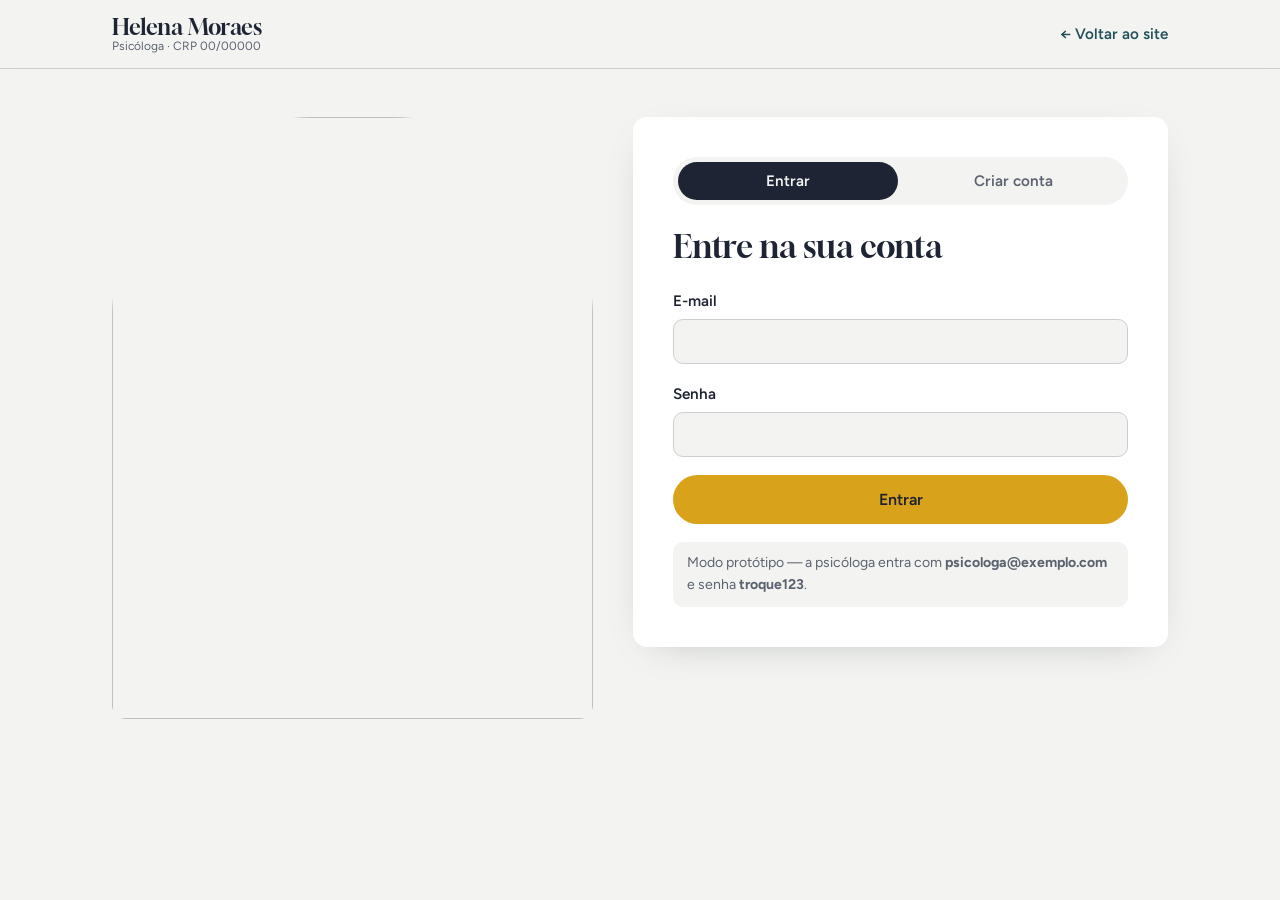
==== entrar.html @ 8570d0d0 "v1.0" ====
<!doctype html>
<html lang="pt-BR">
<head>
  <meta charset="utf-8">
  <meta name="viewport" content="width=device-width, initial-scale=1">
  <title>Entrar · Helena Moraes</title>
  <link rel="preconnect" href="https://fonts.googleapis.com">
  <link rel="preconnect" href="https://fonts.gstatic.com" crossorigin>
  <link href="https://fonts.googleapis.com/css2?family=Gloock&family=Figtree:wght@400;500;600;700&display=swap" rel="stylesheet">
  <link rel="stylesheet" href="assets/styles.css">
</head>
<body class="pagina-interna">

  <header class="topo">
    <div class="wrap topo__in">
      <a href="index.html" class="marca">
        <span class="marca__nome">Helena Moraes</span>
        <span class="marca__crp">Psicóloga · CRP 00/00000</span>
      </a>
      <a href="index.html" class="voltar-site">← Voltar ao site</a>
    </div>
  </header>

  <main class="wrap auth">
    <div class="auth__lado">
      <img src="https://images.unsplash.com/photo-1586023492125-27b2c045efd7?w=700&q=70" alt="" aria-hidden="true">
    </div>

    <div class="auth__caixa">
      <div class="abas" role="tablist">
        <button role="tab" id="aba-entrar" aria-selected="true" aria-controls="form-entrar">Entrar</button>
        <button role="tab" id="aba-cadastro" aria-selected="false" aria-controls="form-cadastro">Criar conta</button>
      </div>

      <p class="auth__contexto" id="auth-contexto" hidden>Entre ou crie sua conta para concluir o agendamento. O horário que você escolheu fica guardado.</p>

      <!-- ENTRAR -->
      <form id="form-entrar" class="campos campos--uma" novalidate>
        <h1>Entre na sua conta</h1>
        <label>E-mail
          <input name="email" type="email" autocomplete="email" required>
        </label>
        <label>Senha
          <input name="senha" type="password" autocomplete="current-password" required>
        </label>
        <p class="erro" role="alert" hidden></p>
        <button class="btn btn--ocre" type="submit">Entrar</button>
        <p class="auth__dica" id="dica-prototipo" hidden>
          Modo protótipo — a psicóloga entra com <strong>psicologa@exemplo.com</strong> e senha <strong>troque123</strong>.
        </p>
      </form>

      <!-- CRIAR CONTA -->
      <form id="form-cadastro" class="campos campos--uma" novalidate hidden>
        <h1>Crie sua conta</h1>
        <label>Nome completo
          <input name="nome" autocomplete="name" required>
        </label>
        <label>E-mail
          <input name="email" type="email" autocomplete="email" required>
        </label>
        <label>WhatsApp
          <input name="telefone" type="tel" inputmode="numeric" autocomplete="tel" placeholder="(00) 00000-0000" maxlength="15" required>
        </label>
        <label>Senha <small>(mínimo 6 caracteres)</small>
          <input name="senha" type="password" autocomplete="new-password" minlength="6" required>
        </label>
        <label>Confirme a senha
          <input name="senha2" type="password" autocomplete="new-password" required>
        </label>
        <label class="aceite">
          <input type="checkbox" name="aceite" required>
          Concordo que meus dados sejam usados apenas para os agendamentos, conforme a LGPD.
        </label>
        <p class="erro" role="alert" hidden></p>
        <button class="btn btn--ocre" type="submit">Criar conta</button>
      </form>
    </div>
  </main>

  <script src="assets/db.js"></script>
  <script src="assets/comum.js"></script>
  <script src="assets/entrar.js"></script>
</body>
</html>
---- assets/styles.css ----
/* ===== Tokens ===== */
:root {
  --papel: #F3F4F1;      /* fundo frio, claro */
  --nevoa: #E4E8E6;      /* seções alternadas */
  --tinta: #1E2433;      /* texto e seção escura */
  --petroleo: #24505A;   /* apoio */
  --ocre: #D9A21B;       /* destaque (a poltrona) */
  --ocre-esc: #B9860C;
  --cinza: #5C6370;
  --linha: #C9CFCC;
  --branco: #FFFFFF;

  --f-display: "Gloock", Georgia, serif;
  --f-texto: "Figtree", system-ui, sans-serif;

  --raio: 14px;
  --wrap: 1120px;
}

*, *::before, *::after { box-sizing: border-box; }
[hidden] { display: none !important; }
html { scroll-behavior: smooth; scroll-padding-top: 80px; }
body {
  margin: 0;
  background: var(--papel);
  color: var(--tinta);
  font-family: var(--f-texto);
  font-size: 17px;
  line-height: 1.6;
}
img { max-width: 100%; display: block; }
a { color: inherit; }
h1, h2, h3 { font-family: var(--f-display); font-weight: 400; line-height: 1.1; margin: 0 0 .5em; }
h1 { font-size: clamp(2.6rem, 6vw, 4.6rem); letter-spacing: -.01em; }
h2 { font-size: clamp(2rem, 4vw, 2.8rem); }
h3 { font-size: 1.35rem; }
p { margin: 0 0 1em; }
:focus-visible { outline: 3px solid var(--ocre); outline-offset: 3px; border-radius: 4px; }
.sr { position: absolute; width: 1px; height: 1px; overflow: hidden; clip: rect(0 0 0 0); }

.wrap { width: 100%; max-width: var(--wrap); margin: 0 auto; padding: 0 16px; }
@media (min-width: 720px) { .wrap { padding: 0 32px; } }

.sobretitulo {
  font-size: .8rem; font-weight: 600; letter-spacing: .14em; text-transform: uppercase;
  color: var(--petroleo); margin-bottom: .8em;
}

/* ===== Botões ===== */
.btn {
  display: inline-flex; align-items: center; justify-content: center; gap: .4em;
  padding: .8em 1.5em; border-radius: 999px; border: 2px solid transparent;
  font: 600 1rem var(--f-texto); text-decoration: none; cursor: pointer;
  transition: background .2s, color .2s, transform .2s;
}
.btn:active { transform: translateY(1px); }
.btn:disabled { opacity: .4; cursor: not-allowed; }
.btn--ocre { background: var(--ocre); color: var(--tinta); }
.btn--ocre:hover:not(:disabled) { background: var(--ocre-esc); }
.btn--tinta { background: var(--tinta); color: var(--papel); }
.btn--linha { border-color: var(--tinta); background: transparent; color: var(--tinta); }
.btn--linha:hover { background: var(--tinta); color: var(--papel); }
.btn--sm { padding: .5em 1.1em; font-size: .9rem; }

/* ===== Topo ===== */
.topo {
  position: sticky; top: 0; z-index: 10;
  background: color-mix(in srgb, var(--papel) 92%, transparent);
  backdrop-filter: blur(8px);
  border-bottom: 1px solid var(--linha);
}
.topo__in { display: flex; align-items: center; justify-content: space-between; min-height: 68px; }
.marca { text-decoration: none; display: flex; flex-direction: column; line-height: 1.15; }
.marca__nome { font-family: var(--f-display); font-size: 1.4rem; }
.marca__crp { font-size: .75rem; color: var(--cinza); }
.nav { display: flex; align-items: center; gap: 1.6rem; }
.nav a:not(.btn) { text-decoration: none; font-size: .95rem; }
.nav a:not(.btn):hover { color: var(--petroleo); text-decoration: underline; text-underline-offset: 4px; }
.menu-btn { display: none; }

@media (max-width: 900px) {
  .menu-btn {
    display: flex; flex-direction: column; gap: 6px; background: none; border: 0;
    padding: 10px; cursor: pointer;
  }
  .menu-btn span { width: 24px; height: 2px; background: var(--tinta); transition: transform .2s; }
  .menu-btn[aria-expanded="true"] span:first-child { transform: translateY(4px) rotate(45deg); }
  .menu-btn[aria-expanded="true"] span:last-child { transform: translateY(-4px) rotate(-45deg); }
  .nav {
    display: none; position: absolute; top: 68px; left: 0; right: 0;
    flex-direction: column; align-items: stretch; gap: 0;
    background: var(--papel); border-bottom: 1px solid var(--linha); padding: 8px 16px 16px;
  }
  .nav.aberto { display: flex; }
  .nav a:not(.btn) { padding: 12px 0; border-bottom: 1px solid var(--linha); }
  .nav .btn { margin-top: 12px; }
}

/* ===== Hero ===== */
.hero { padding: 56px 0 72px; }
.hero__grid { display: grid; gap: 48px; align-items: center; }
@media (min-width: 960px) { .hero__grid { grid-template-columns: 1.05fr 1fr; } }
.hero h1 em { font-style: italic; color: var(--petroleo); }
.hero__lead { font-size: 1.15rem; color: var(--cinza); max-width: 34em; }
.hero__acoes { display: flex; flex-wrap: wrap; gap: 12px; margin-top: 28px; }

/* Assinatura: a foto da poltrona com o cartão de horários livres "sentado" nela */
.proximos { position: relative; padding-bottom: 40px; }
.proximos__foto { border-radius: 200px 200px var(--raio) var(--raio); overflow: hidden; aspect-ratio: 4 / 4.2; }
.proximos__foto img { width: 100%; height: 100%; object-fit: cover; }
.proximos__cartao {
  position: absolute; left: 50%; bottom: 0; transform: translateX(-50%);
  width: min(92%, 380px);
  background: var(--branco); border-radius: var(--raio); padding: 20px 22px;
  box-shadow: 0 20px 50px -20px rgba(30, 36, 51, .35);
}
.proximos__cartao h2 { font-size: 1.25rem; margin-bottom: .6em; }
.proximos__lista { list-style: none; margin: 0 0 10px; padding: 0; display: grid; gap: 8px; }
.proximos__lista button {
  width: 100%; display: flex; justify-content: space-between; align-items: center;
  padding: 10px 14px; border-radius: 10px; border: 1px solid var(--linha);
  background: var(--papel); font: 500 .95rem var(--f-texto); color: var(--tinta); cursor: pointer;
  transition: border-color .2s, background .2s;
}
.proximos__lista button:hover { border-color: var(--ocre); background: #FBF4E2; }
.proximos__lista button strong { font-weight: 700; }
.proximos__vazio { color: var(--cinza); font-size: .95rem; }
.proximos__mais { font-size: .9rem; font-weight: 600; color: var(--petroleo); text-decoration: none; }

/* ===== Seções ===== */
.secao { padding: 88px 0; }
.secao--nevoa { background: var(--nevoa); }
.secao--tinta { background: var(--tinta); color: var(--papel); }
.secao--tinta .sobretitulo { color: var(--ocre); }

.sobre { display: grid; gap: 48px; align-items: center; }
@media (min-width: 860px) { .sobre { grid-template-columns: .85fr 1fr; } }
.sobre__foto { margin: 0; border-radius: var(--raio); overflow: hidden; aspect-ratio: 4 / 5; }
.sobre__foto img { width: 100%; height: 100%; object-fit: cover; object-position: top; }
.fatos { display: grid; gap: 0; margin: 28px 0 0; border-top: 1px solid var(--linha); }
.fatos div { display: grid; grid-template-columns: 8.5em 1fr; gap: 12px; padding: 12px 0; border-bottom: 1px solid var(--linha); }
.fatos dt { font-weight: 600; color: var(--petroleo); }
.fatos dd { margin: 0; }

.cards { display: grid; gap: 20px; margin-top: 32px; }
@media (min-width: 820px) { .cards { grid-template-columns: repeat(3, 1fr); } }
.card {
  border: 1px solid rgba(243, 244, 241, .18); border-radius: var(--raio); padding: 28px;
  display: flex; flex-direction: column;
}
.card p { color: rgba(243, 244, 241, .78); }
.card__preco { margin-top: auto; margin-bottom: 0; font-family: var(--f-display); font-size: 1.8rem; color: var(--ocre) !important; }
.card__preco span { font-family: var(--f-texto); font-size: .85rem; color: rgba(243, 244, 241, .6); }
.temas { list-style: none; padding: 0; margin: 36px 0 0; display: flex; flex-wrap: wrap; gap: 10px; }
.temas li { padding: 6px 16px; border-radius: 999px; background: rgba(243, 244, 241, .08); font-size: .92rem; }

.passos { list-style: none; padding: 0; margin: 32px 0 0; display: grid; gap: 28px; counter-reset: passo; }
@media (min-width: 820px) { .passos { grid-template-columns: repeat(3, 1fr); } }
.passos li { counter-increment: passo; border-top: 2px solid var(--tinta); padding-top: 18px; }
.passos li::before {
  content: counter(passo); display: block; font-family: var(--f-display);
  font-size: 2.4rem; color: var(--ocre-esc); line-height: 1; margin-bottom: 10px;
}
.passos p { color: var(--cinza); }

/* ===== Agenda ===== */
.agenda {
  margin-top: 32px; background: var(--branco); border-radius: var(--raio);
  padding: 24px; box-shadow: 0 10px 40px -24px rgba(30, 36, 51, .4);
}
@media (min-width: 720px) { .agenda { padding: 36px; } }
.modalidade { border: 0; padding: 0; margin: 0 0 24px; display: flex; flex-wrap: wrap; gap: 10px; align-items: center; }
.modalidade legend { font-weight: 600; margin-bottom: 10px; float: left; width: 100%; }
.pilula input { position: absolute; opacity: 0; }
.pilula span {
  display: inline-block; padding: 8px 20px; border-radius: 999px; border: 1.5px solid var(--linha);
  cursor: pointer; font-weight: 500; transition: all .2s;
}
.pilula input:checked + span { background: var(--tinta); color: var(--papel); border-color: var(--tinta); }
.pilula input:focus-visible + span { outline: 3px solid var(--ocre); outline-offset: 2px; }

.agenda__grid { display: grid; gap: 32px; }
@media (min-width: 820px) { .agenda__grid { grid-template-columns: 340px 1fr; } }

.calendario { width: 100%; max-width: 360px; }
.calendario__topo { display: flex; align-items: center; justify-content: space-between; margin-bottom: 12px; }
.calendario__topo strong { font-family: var(--f-display); font-weight: 400; font-size: 1.3rem; }
.cal-nav {
  width: 36px; height: 36px; border-radius: 50%; border: 1px solid var(--linha); background: none;
  font-size: 1.3rem; cursor: pointer; color: var(--tinta);
}
.cal-nav:disabled { opacity: .3; cursor: not-allowed; }
.calendario__semana, .calendario__dias { display: grid; grid-template-columns: repeat(7, 1fr); gap: 4px; text-align: center; }
.calendario__semana span { font-size: .75rem; font-weight: 600; color: var(--cinza); padding: 4px 0; }
.dia {
  aspect-ratio: 1; border-radius: 50%; border: 0; background: none;
  font: 500 .95rem var(--f-texto); color: var(--linha); cursor: default;
}
.dia--livre { color: var(--tinta); background: #FBF4E2; cursor: pointer; }
.dia--livre:hover { background: #F4E2B4; }
.dia--sel { background: var(--ocre) !important; color: var(--tinta); font-weight: 700; }
.dia--hoje { box-shadow: inset 0 0 0 1.5px var(--petroleo); }

.horarios h3 { text-transform: capitalize; }
.horarios__lista { display: grid; grid-template-columns: repeat(auto-fill, minmax(92px, 1fr)); gap: 10px; }
.hora {
  padding: 10px 0; border-radius: 10px; border: 1.5px solid var(--linha); background: none;
  font: 600 1rem var(--f-texto); color: var(--tinta); cursor: pointer; transition: all .15s;
}
.hora:hover { border-color: var(--ocre); }
.hora--sel { background: var(--tinta); color: var(--papel); border-color: var(--tinta); }
.vazio { color: var(--cinza); grid-column: 1 / -1; }

.agenda__rodape {
  display: flex; flex-wrap: wrap; gap: 12px; align-items: center; justify-content: space-between;
  margin-top: 28px; padding-top: 20px; border-top: 1px solid var(--linha);
}
.resumo { margin: 0; color: var(--cinza); }
.resumo--destaque { color: var(--tinta); font-weight: 600; background: #FBF4E2; padding: 12px 16px; border-radius: 10px; margin-bottom: 24px; }

.campos { display: grid; gap: 18px; }
@media (min-width: 720px) { .campos { grid-template-columns: 1fr 1fr; } .campos__largo { grid-column: 1 / -1; } }
.campos label { display: flex; flex-direction: column; gap: 6px; font-weight: 600; font-size: .95rem; }
.campos small { font-weight: 400; color: var(--cinza); }
.campos input, .campos select, .campos textarea {
  font: 400 1rem var(--f-texto); padding: 12px 14px; border-radius: 10px;
  border: 1.5px solid var(--linha); background: var(--papel); color: var(--tinta);
}
.campos input:focus, .campos select:focus, .campos textarea:focus { outline: none; border-color: var(--petroleo); background: var(--branco); }
.campos .aceite { flex-direction: row; align-items: flex-start; font-weight: 400; gap: 10px; }
.campos .aceite input { margin-top: 5px; width: 18px; height: 18px; accent-color: var(--petroleo); }
.erro { color: #A3341F; font-weight: 600; margin: 16px 0 0; }

.confirmado { text-align: center; padding: 20px 0; }
.confirmado h3 { font-size: 2rem; }
.confirmado .agenda__rodape { justify-content: center; }

/* ===== Conta no cabeçalho ===== */
.conta-nav { display: inline-flex; align-items: center; gap: 1.2rem; }
.conta-nav a { text-decoration: none; font-size: .95rem; font-weight: 600; color: var(--petroleo); }
.link-sair {
  background: none; border: 0; padding: 0; cursor: pointer;
  font: 500 .95rem var(--f-texto); color: var(--cinza); text-decoration: underline; text-underline-offset: 3px;
}
@media (max-width: 900px) {
  .nav:not(.nav--fixa) .conta-nav { flex-direction: column; align-items: stretch; gap: 0; }
  .nav:not(.nav--fixa) .conta-nav > * { padding: 12px 0; border-bottom: 1px solid var(--linha); text-align: left; }
}
.nav--fixa { display: flex !important; position: static !important; flex-direction: row !important; padding: 0 !important; border: 0 !important; gap: 1rem !important; align-items: center !important; background: none !important; }
.nav--fixa .btn { margin: 0 !important; }
@media (max-width: 560px) { .nav--fixa .btn { display: none; } }
.voltar-site { font-size: .95rem; font-weight: 600; text-decoration: none; color: var(--petroleo); }

.btn--perigo { background: #A3341F; color: var(--branco); }
.btn--perigo:hover { background: #862917; }
.agendando-como { color: var(--cinza); margin: -12px 0 24px; }

/* ===== Login / cadastro ===== */
.auth { display: grid; gap: 40px; padding-top: 48px; padding-bottom: 80px; align-items: start; }
@media (min-width: 900px) { .auth { grid-template-columns: .9fr 1fr; } }
.auth__lado { display: none; border-radius: 200px 200px var(--raio) var(--raio); overflow: hidden; aspect-ratio: 4 / 5; }
.auth__lado img { width: 100%; height: 100%; object-fit: cover; }
@media (min-width: 900px) { .auth__lado { display: block; } }
.auth__caixa { background: var(--branco); border-radius: var(--raio); padding: 28px 24px; box-shadow: 0 10px 40px -24px rgba(30, 36, 51, .4); }
@media (min-width: 720px) { .auth__caixa { padding: 40px; } }
.auth__caixa h1 { font-size: 2rem; margin-bottom: .2em; }
.auth__contexto { background: #FBF4E2; padding: 12px 16px; border-radius: 10px; font-weight: 500; }
.auth__dica { font-size: .88rem; color: var(--cinza); background: var(--papel); padding: 10px 14px; border-radius: 10px; margin: 0; }
.abas { display: flex; gap: 6px; background: var(--papel); padding: 5px; border-radius: 999px; margin-bottom: 24px; }
.abas button {
  flex: 1; padding: 10px; border-radius: 999px; border: 0; background: none; cursor: pointer;
  font: 600 .95rem var(--f-texto); color: var(--cinza);
}
.abas button[aria-selected="true"] { background: var(--tinta); color: var(--papel); }
.campos--uma { grid-template-columns: 1fr !important; }
.campos--uma .erro { margin: 0; }

/* ===== Área do cliente / painel ===== */
.area { padding-top: 48px; padding-bottom: 96px; }
.area h1 { font-size: clamp(2.2rem, 5vw, 3.2rem); }
.area__dados { color: var(--cinza); }
.area__sub { font-size: 1.5rem; margin: 40px 0 16px; }
.lista-consultas { list-style: none; margin: 0; padding: 0; display: grid; gap: 12px; }
.lista-consultas li {
  display: flex; justify-content: space-between; align-items: center; gap: 12px 20px; flex-wrap: wrap;
  background: var(--branco); border-radius: var(--raio); padding: 16px 20px; border: 1px solid var(--linha);
}
.lista-consultas li > div { flex: 1 1 220px; }
.lista-consultas small { display: block; color: var(--cinza); }
.lista-consultas .vazio { display: block; background: none; border: 0; padding: 0; }
.motivo { color: #8A3A26 !important; font-style: italic; }

.selo { font-size: .8rem; font-weight: 700; padding: 4px 12px; border-radius: 999px; white-space: nowrap; }
.selo--ok { background: #DDEBE6; color: var(--petroleo); }
.selo--neutro { background: var(--nevoa); color: var(--cinza); }
.selo--cancelada { background: #F6E1DB; color: #8A3A26; }

.resumo-painel { display: grid; grid-template-columns: repeat(3, 1fr); gap: 12px; margin: 24px 0 32px; }
.resumo-painel div { background: var(--branco); border: 1px solid var(--linha); border-radius: var(--raio); padding: 16px 18px; }
.resumo-painel dt { font-size: .85rem; color: var(--cinza); }
.resumo-painel dd { margin: 0; font-family: var(--f-display); font-size: 2.2rem; line-height: 1.1; }

.filtros { display: flex; flex-wrap: wrap; gap: 8px; margin-bottom: 24px; }
.filtros button {
  padding: 8px 18px; border-radius: 999px; border: 1.5px solid var(--linha); background: none;
  font: 600 .92rem var(--f-texto); color: var(--tinta); cursor: pointer;
}
.filtros button[aria-selected="true"] { background: var(--tinta); color: var(--papel); border-color: var(--tinta); }

.dia-grupo { margin-bottom: 28px; }
.dia-grupo h2 { font-size: 1.3rem; margin-bottom: 12px; }
.dia-grupo h2::first-letter { text-transform: uppercase; }
.consulta {
  display: grid; grid-template-columns: 64px 1fr; gap: 6px 18px;
  background: var(--branco); border: 1px solid var(--linha); border-radius: var(--raio);
  padding: 16px 20px; margin-bottom: 10px;
}
.consulta__hora { font-family: var(--f-display); font-size: 1.5rem; line-height: 1.2; }
.consulta__info small { display: block; color: var(--cinza); }
.consulta__info a { color: var(--petroleo); }
.consulta__obs { margin: 8px 0 0; font-size: .95rem; color: var(--tinta); }
.consulta__acoes { grid-column: 1 / -1; display: flex; flex-wrap: wrap; gap: 8px; align-items: center; justify-content: flex-end; }
.consulta__acoes .selo { margin-right: auto; }
@media (min-width: 820px) {
  .consulta { grid-template-columns: 64px 1fr auto; align-items: center; }
  .consulta__acoes { grid-column: auto; }
  .consulta__acoes .selo { margin-right: 0; }
}

/* ===== Painel: topo, seções e avisos ===== */
.painel-topo { display: flex; justify-content: space-between; align-items: flex-end; gap: 16px; flex-wrap: wrap; }
.painel-topo h1 { margin-bottom: .2em; }
.secoes { display: flex; gap: 4px; border-bottom: 1.5px solid var(--linha); margin: 24px 0 8px; overflow-x: auto; }
.secoes button {
  padding: 12px 16px; border: 0; background: none; cursor: pointer; white-space: nowrap;
  font: 600 1rem var(--f-texto); color: var(--cinza); border-bottom: 3px solid transparent; margin-bottom: -1.5px;
}
.secoes button[aria-selected="true"] { color: var(--tinta); border-bottom-color: var(--ocre); }
.secao-intro { color: var(--cinza); max-width: 46em; margin: 20px 0 24px; }
.aviso-painel { margin: 16px 0 0; padding: 12px 16px; border-radius: 10px; font-weight: 500; }
.aviso-painel a { font-weight: 700; color: inherit; }
.aviso-painel--ok { background: #DDEBE6; color: var(--petroleo); }
.aviso-painel--erro { background: #F6E1DB; color: #8A3A26; }
.aviso-painel--atencao { background: #FBF4E2; color: #6E4F05; }

/* ===== Grade de horários ===== */
.gerador {
  display: grid; gap: 12px; justify-items: start;
  background: var(--branco); border: 1px dashed var(--linha); border-radius: var(--raio); padding: 18px 20px; margin-bottom: 20px;
}
.gerador__linha { display: flex; flex-wrap: wrap; gap: 12px; align-items: center; }
.gerador__linha label { display: flex; align-items: center; gap: 6px; }
.gerador__dias { display: flex; flex-wrap: wrap; gap: 6px; }
.gerador input, .gerador select, .grade__add input, .grade-regras input, .input {
  font: 400 1rem var(--f-texto); padding: 8px 12px; border-radius: 10px;
  border: 1.5px solid var(--linha); background: var(--papel); color: var(--tinta);
}
.pilula--mini span { padding: 5px 14px; font-size: .9rem; }

.grade { display: grid; gap: 10px; }
.grade__dia {
  display: grid; gap: 10px 20px; align-items: center;
  background: var(--branco); border: 1px solid var(--linha); border-radius: var(--raio); padding: 14px 18px;
}
@media (min-width: 820px) { .grade__dia { grid-template-columns: 110px 1fr auto; } }
.grade__dia h3 { margin: 0; font-size: 1.15rem; }
.grade__horas { display: flex; flex-wrap: wrap; gap: 6px; }
.grade__horas .vazio { font-size: .95rem; }
.chip {
  display: inline-flex; align-items: center; gap: 6px; padding: 5px 10px 5px 12px; border-radius: 999px;
  border: 1px solid var(--linha); background: var(--papel); font: 600 .9rem var(--f-texto); color: var(--tinta); cursor: pointer;
}
.chip span { color: var(--cinza); font-size: 1.05rem; line-height: 1; }
.chip:hover { border-color: #A3341F; background: #F6E1DB; }
.chip:hover span { color: #A3341F; }
.grade__add { display: flex; gap: 8px; align-items: center; flex-wrap: wrap; }

.grade-regras { display: grid; gap: 14px; margin-top: 24px; }
@media (min-width: 720px) { .grade-regras { grid-template-columns: 1fr 1fr; } }
.grade-regras label { display: flex; flex-direction: column; gap: 6px; font-weight: 600; font-size: .95rem; }
.grade-regras span { display: flex; align-items: center; gap: 8px; font-weight: 400; }
.grade-regras input { width: 90px; }

.barra-salvar {
  position: sticky; bottom: 0; z-index: 5;
  display: flex; flex-wrap: wrap; gap: 10px; align-items: center; justify-content: flex-end;
  margin-top: 24px; padding: 14px 0; background: var(--papel); border-top: 1px solid var(--linha);
}
.barra-salvar p { margin: 0 auto 0 0; color: var(--cinza); }
.barra-salvar p.pendente { color: #6E4F05; font-weight: 600; }

/* ===== Bloqueios ===== */
.bloqueio-form {
  background: var(--branco); border-radius: var(--raio); padding: 24px;
  box-shadow: 0 10px 40px -24px rgba(30, 36, 51, .4); display: grid; gap: 18px; justify-items: start;
}
.bloqueio-form .modalidade { margin: 0; }
.bloqueio-form .campos { width: 100%; }
.bloqueio-form .erro { margin: 0; }

/* ===== Nova consulta ===== */
.dialogo--largo { width: min(94vw, 640px); max-height: 92vh; }
.dialogo--largo form { display: grid; gap: 18px; }
.dialogo--largo h3 { margin: 0; }
.bloco { border: 1px solid var(--linha); border-radius: var(--raio); padding: 14px 16px 16px; margin: 0; display: grid; gap: 12px; }
.bloco legend { font-weight: 700; padding: 0 6px; }
.abas--mini { margin: 0; }
.abas--mini button { padding: 7px; font-size: .9rem; }
.input { width: 100%; }
.cli-lista { list-style: none; margin: 8px 0 0; padding: 0; display: grid; gap: 6px; max-height: 220px; overflow-y: auto; }
.cli-lista button {
  width: 100%; text-align: left; padding: 10px 14px; border-radius: 10px; border: 1.5px solid var(--linha);
  background: var(--branco); cursor: pointer; font: 400 .95rem var(--f-texto); color: var(--tinta);
}
.cli-lista button small { display: block; color: var(--cinza); }
.cli-lista button[aria-selected="true"] { border-color: var(--tinta); background: var(--papel); box-shadow: inset 4px 0 0 var(--ocre); }
.cli-lista .vazio { font-size: .95rem; }
.nova-horas { grid-template-columns: repeat(auto-fill, minmax(78px, 1fr)); }
.hora:disabled { opacity: .35; text-decoration: line-through; cursor: not-allowed; }
.hora--bloq { border-style: dashed; color: var(--cinza); }
.encaixe { display: flex; flex-direction: column; gap: 6px; font-weight: 600; font-size: .95rem; }
.encaixe .input { width: auto; max-width: 160px; }

/* ===== Diálogo ===== */
.dialogo {
  border: 0; border-radius: var(--raio); padding: 28px; width: min(92vw, 440px);
  box-shadow: 0 30px 80px -20px rgba(30, 36, 51, .5); color: var(--tinta);
}
.dialogo::backdrop { background: rgba(30, 36, 51, .45); }
.dialogo h3 { font-size: 1.6rem; }
.dialogo__aviso { background: #F6E1DB; color: #8A3A26; padding: 10px 14px; border-radius: 10px; font-weight: 600; }
.dialogo__campo { display: flex; flex-direction: column; gap: 6px; font-weight: 600; margin-bottom: 8px; }
.dialogo__campo small { font-weight: 400; color: var(--cinza); }
.dialogo__campo textarea {
  font: 400 1rem var(--f-texto); padding: 12px 14px; border-radius: 10px;
  border: 1.5px solid var(--linha); background: var(--papel); color: var(--tinta);
}
.dialogo__acoes { display: flex; justify-content: flex-end; gap: 10px; margin-top: 20px; flex-wrap: wrap; }

/* ===== Dúvidas ===== */
.duvidas { display: grid; gap: 32px; }
@media (min-width: 860px) { .duvidas { grid-template-columns: .8fr 1.2fr; } }
.faq details { border-bottom: 1px solid var(--linha); padding: 18px 0; }
.faq summary { cursor: pointer; font-weight: 600; font-size: 1.05rem; list-style: none; display: flex; justify-content: space-between; gap: 16px; }
.faq summary::-webkit-details-marker { display: none; }
.faq summary::after { content: "+"; font-family: var(--f-display); font-size: 1.5rem; line-height: 1; color: var(--ocre-esc); }
.faq details[open] summary::after { content: "–"; }
.faq details p { margin: 12px 0 0; color: var(--cinza); }

/* ===== Rodapé ===== */
.rodape { background: var(--tinta); color: var(--papel); padding: 56px 0 32px; }
.rodape__grid { display: grid; gap: 24px; }
@media (min-width: 720px) { .rodape__grid { grid-template-columns: repeat(3, 1fr); } }
.rodape p { color: rgba(243, 244, 241, .75); margin: 0; }
.rodape__aviso {
  margin-top: 40px !important; padding-top: 24px; border-top: 1px solid rgba(243, 244, 241, .15);
  font-size: .9rem;
}
.rodape__aviso strong { color: var(--ocre); }

/* ===== Movimento ===== */
.hero__texto > * { animation: sobe .7s both; }
.hero__texto > *:nth-child(2) { animation-delay: .08s; }
.hero__texto > *:nth-child(3) { animation-delay: .16s; }
.hero__texto > *:nth-child(4) { animation-delay: .24s; }
.proximos__cartao { animation: pousa .8s .35s both; }
@keyframes sobe { from { opacity: 0; transform: translateY(14px); } }
@keyframes pousa { from { opacity: 0; transform: translate(-50%, 18px); } }
@media (prefers-reduced-motion: reduce) {
  *, *::before, *::after { animation: none !important; transition: none !important; }
  html { scroll-behavior: auto; }
}
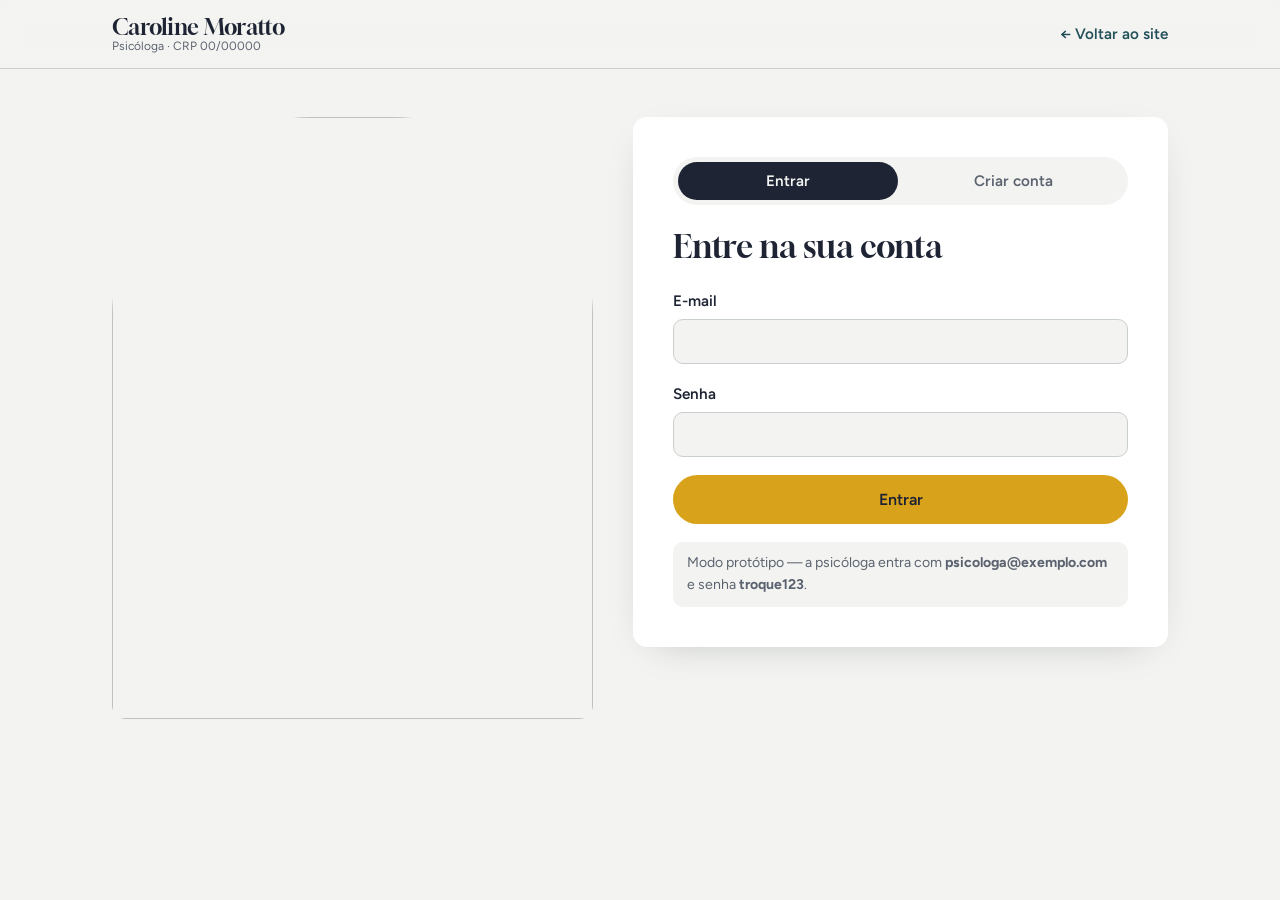
==== commit 3b61a839: "Atualiza identidade e imagem da pagina inicial Substitui a poltrona do destaque por uma imagem local" ====
--- a/entrar.html
+++ b/entrar.html
@@ -3,7 +3,7 @@
 <head>
   <meta charset="utf-8">
   <meta name="viewport" content="width=device-width, initial-scale=1">
-  <title>Entrar · Helena Moraes</title>
+  <title>Entrar · Caroline Moratto</title>
   <link rel="preconnect" href="https://fonts.googleapis.com">
   <link rel="preconnect" href="https://fonts.gstatic.com" crossorigin>
   <link href="https://fonts.googleapis.com/css2?family=Gloock&family=Figtree:wght@400;500;600;700&display=swap" rel="stylesheet">
@@ -14,7 +14,7 @@
   <header class="topo">
     <div class="wrap topo__in">
       <a href="index.html" class="marca">
-        <span class="marca__nome">Helena Moraes</span>
+        <span class="marca__nome">Caroline Moratto</span>
         <span class="marca__crp">Psicóloga · CRP 00/00000</span>
       </a>
       <a href="index.html" class="voltar-site">← Voltar ao site</a>
--- a/assets/styles.css
+++ b/assets/styles.css
@@ -106,8 +106,8 @@
 
 /* Assinatura: a foto da poltrona com o cartão de horários livres "sentado" nela */
 .proximos { position: relative; padding-bottom: 40px; }
-.proximos__foto { border-radius: 200px 200px var(--raio) var(--raio); overflow: hidden; aspect-ratio: 4 / 4.2; }
-.proximos__foto img { width: 100%; height: 100%; object-fit: cover; }
+.proximos__foto { border-radius: 0 !important; overflow: hidden; aspect-ratio: 4 / 3; }
+.proximos__foto img { width: 100%; height: 100%; object-fit: cover; object-position: 55% center; border-radius: 0 !important; }
 .proximos__cartao {
   position: absolute; left: 50%; bottom: 0; transform: translateX(-50%);
   width: min(92%, 380px);
@@ -143,7 +143,7 @@
 .fatos dd { margin: 0; }
 
 .cards { display: grid; gap: 20px; margin-top: 32px; }
-@media (min-width: 820px) { .cards { grid-template-columns: repeat(3, 1fr); } }
+@media (min-width: 820px) { .cards { grid-template-columns: repeat(3, 1fr); } .cards--2 { grid-template-columns: repeat(2, 1fr); } }
 .card {
   border: 1px solid rgba(243, 244, 241, .18); border-radius: var(--raio); padding: 28px;
   display: flex; flex-direction: column;
@@ -178,6 +178,13 @@
 }
 .pilula input:checked + span { background: var(--tinta); color: var(--papel); border-color: var(--tinta); }
 .pilula input:focus-visible + span { outline: 3px solid var(--ocre); outline-offset: 2px; }
+
+.agenda__login { text-align: center; padding: 28px 0 12px; max-width: 34em; margin: 0 auto; }
+.agenda__login h3 { font-size: 1.8rem; }
+.agenda__login p { color: var(--cinza); }
+.agenda__login-acoes { display: flex; flex-wrap: wrap; gap: 12px; justify-content: center; margin-top: 20px; }
+
+.agenda__nota { background: #FBF4E2; padding: 10px 16px; border-radius: 10px; margin-bottom: 24px; }
 
 .agenda__grid { display: grid; gap: 32px; }
 @media (min-width: 820px) { .agenda__grid { grid-template-columns: 340px 1fr; } }
@@ -278,7 +285,10 @@
 /* ===== Área do cliente / painel ===== */
 .area { padding-top: 48px; padding-bottom: 96px; }
 .area h1 { font-size: clamp(2.2rem, 5vw, 3.2rem); }
-.area__dados { color: var(--cinza); }
+.area__dados { color: var(--cinza); margin: 0; }
+.area__conta { display: flex; flex-wrap: wrap; align-items: center; gap: 10px 16px; margin-bottom: 8px; }
+.link-botao { border: 0; background: none; padding: 0; font: inherit; font-weight: 700; color: inherit; text-decoration: underline; cursor: pointer; }
+.dialogo__erro { margin: 0 0 8px; }
 .area__sub { font-size: 1.5rem; margin: 40px 0 16px; }
 .lista-consultas { list-style: none; margin: 0; padding: 0; display: grid; gap: 12px; }
 .lista-consultas li {
@@ -330,7 +340,7 @@
 /* ===== Painel: topo, seções e avisos ===== */
 .painel-topo { display: flex; justify-content: space-between; align-items: flex-end; gap: 16px; flex-wrap: wrap; }
 .painel-topo h1 { margin-bottom: .2em; }
-.secoes { display: flex; gap: 4px; border-bottom: 1.5px solid var(--linha); margin: 24px 0 8px; overflow-x: auto; }
+.secoes { display: flex; gap: 4px; border-bottom: 1.5px solid var(--linha); margin: 24px 0 8px; overflow-x: auto; overflow-y: hidden; }
 .secoes button {
   padding: 12px 16px; border: 0; background: none; cursor: pointer; white-space: nowrap;
   font: 600 1rem var(--f-texto); color: var(--cinza); border-bottom: 3px solid transparent; margin-bottom: -1.5px;
@@ -399,9 +409,42 @@
 .bloqueio-form .erro { margin: 0; }
 
 /* ===== Nova consulta ===== */
-.dialogo--largo { width: min(94vw, 640px); max-height: 92vh; }
+/* .dialogo (440px) vem depois no arquivo; a especificidade maior garante a largura */
+.dialogo.dialogo--largo { width: min(96vw, 980px); max-height: 94vh; overflow-x: hidden; }
+.dialogo.dialogo--medio { width: min(94vw, 520px); }
 .dialogo--largo form { display: grid; gap: 18px; }
 .dialogo--largo h3 { margin: 0; }
+.dialogo--medio form { display: grid; gap: 18px; }
+.dialogo--medio h3 { margin: 0; }
+.dialogo--medio .dialogo__acoes { margin-top: 0; }
+/* campos nunca forçam largura maior que a coluna (evita rolagem lateral) */
+.campos > label, .campos input, .campos select, .campos textarea { min-width: 0; }
+.nova-grid { display: grid; gap: 18px; min-width: 0; }
+.nova-grid > .bloco { min-width: 0; align-content: start; }
+@media (min-width: 860px) {
+  .nova-grid { grid-template-columns: 1fr 1.15fr; align-items: start; }
+}
+/* agendar (cliente) */
+.dialogo.dialogo--agendar { width: min(94vw, 620px); max-height: 94vh; overflow-x: hidden; }
+.dialogo--agendar form { display: grid; gap: 14px; }
+.dialogo--agendar h3, .dialogo--agendar .agenda__nota { margin: 0; }
+.dialogo--agendar .campos { gap: 12px 18px; }
+.dialogo--agendar .campos input, .dialogo--agendar .campos select, .dialogo--agendar .campos textarea { padding: 9px 12px; }
+.dialogo--agendar .hora { padding: 7px 0; }
+.dialogo--agendar .resumo strong { color: var(--tinta); }
+.dialogo--agendar .erro { margin: 0; }
+.dialogo--agendar .dialogo__acoes { margin-top: 0; }
+.selo--atencao { background: #FBF4E2; color: #6E4F05; }
+.aviso-bloq { color: #8A3A26; font-weight: 600; }
+/* versão compacta dos campos no diálogo de nova consulta (cabe sem rolagem) */
+.dialogo.dialogo--largo { padding: 22px 26px; }
+.dialogo--largo form { gap: 14px; }
+.dialogo--largo .campos { gap: 12px 18px; }
+.dialogo--largo .campos label { gap: 4px; }
+.dialogo--largo .campos input, .dialogo--largo .campos select, .dialogo--largo .campos textarea { padding: 9px 12px; }
+.dialogo--largo .bloco { gap: 10px; padding: 10px 16px 14px; }
+.dialogo--largo .hora { padding: 7px 0; }
+.dialogo--largo .dialogo__acoes { margin-top: 0; }
 .bloco { border: 1px solid var(--linha); border-radius: var(--raio); padding: 14px 16px 16px; margin: 0; display: grid; gap: 12px; }
 .bloco legend { font-weight: 700; padding: 0 6px; }
 .abas--mini { margin: 0; }
@@ -418,8 +461,44 @@
 .nova-horas { grid-template-columns: repeat(auto-fill, minmax(78px, 1fr)); }
 .hora:disabled { opacity: .35; text-decoration: line-through; cursor: not-allowed; }
 .hora--bloq { border-style: dashed; color: var(--cinza); }
-.encaixe { display: flex; flex-direction: column; gap: 6px; font-weight: 600; font-size: .95rem; }
-.encaixe .input { width: auto; max-width: 160px; }
+.encaixe { display: flex; flex-direction: column; gap: 6px; font-size: .95rem; }
+.encaixe > label { font-weight: 600; }
+.encaixe > small { color: var(--cinza); }
+
+/* campo de horário editável com lista de horários prontos */
+.combo { position: relative; width: 170px; }
+.combo .input { width: 100%; padding-right: 38px; font-variant-numeric: tabular-nums; }
+.combo__seta {
+  position: absolute; right: 4px; top: 50%; transform: translateY(-50%);
+  width: 30px; height: 30px; border: 0; border-radius: 8px; background: none;
+  color: var(--cinza); font-size: 1rem; cursor: pointer;
+}
+.combo__seta:hover { background: var(--nevoa); color: var(--tinta); }
+.combo__lista {
+  position: absolute; left: 0; right: 0; top: calc(100% + 6px); z-index: 10;
+  list-style: none; margin: 0; padding: 6px; max-height: 216px; overflow-y: auto; overscroll-behavior: contain;
+  background: var(--branco); border: 1px solid var(--linha); border-radius: 12px;
+  box-shadow: 0 16px 40px -16px rgba(30, 36, 51, .45);
+}
+.combo--acima .combo__lista { top: auto; bottom: calc(100% + 6px); }
+.combo__lista li {
+  display: flex; justify-content: space-between; align-items: center; gap: 8px;
+  padding: 7px 10px; border-radius: 8px; cursor: pointer; font-weight: 600; font-variant-numeric: tabular-nums;
+}
+.combo__lista li small { font-weight: 400; font-size: .78rem; color: var(--cinza); }
+.combo__lista li:hover, .combo__lista li.ativo { background: var(--papel); }
+.combo__lista li[aria-selected="true"] { background: var(--tinta); color: var(--papel); }
+.combo__lista li[aria-selected="true"] small { color: var(--nevoa); }
+.combo__lista li[aria-disabled="true"] { color: var(--linha); cursor: not-allowed; background: none; }
+.combo__lista .combo__vazio { color: var(--cinza); font-weight: 400; cursor: default; background: none; }
+
+/* ===== Clientes ===== */
+.clientes-barra { display: flex; flex-wrap: wrap; gap: 10px; align-items: center; }
+.clientes-barra .input { flex: 1 1 260px; width: auto; }
+.clientes-total { color: var(--cinza); font-size: .92rem; margin: 14px 0 12px; }
+.cliente__nome { display: flex; flex-wrap: wrap; align-items: center; gap: 6px 10px; }
+.cliente__contato a { color: var(--petroleo); }
+.lista-consultas li > .cliente__acoes { flex: 0 0 auto; display: flex; flex-wrap: wrap; gap: 8px; }
 
 /* ===== Diálogo ===== */
 .dialogo {
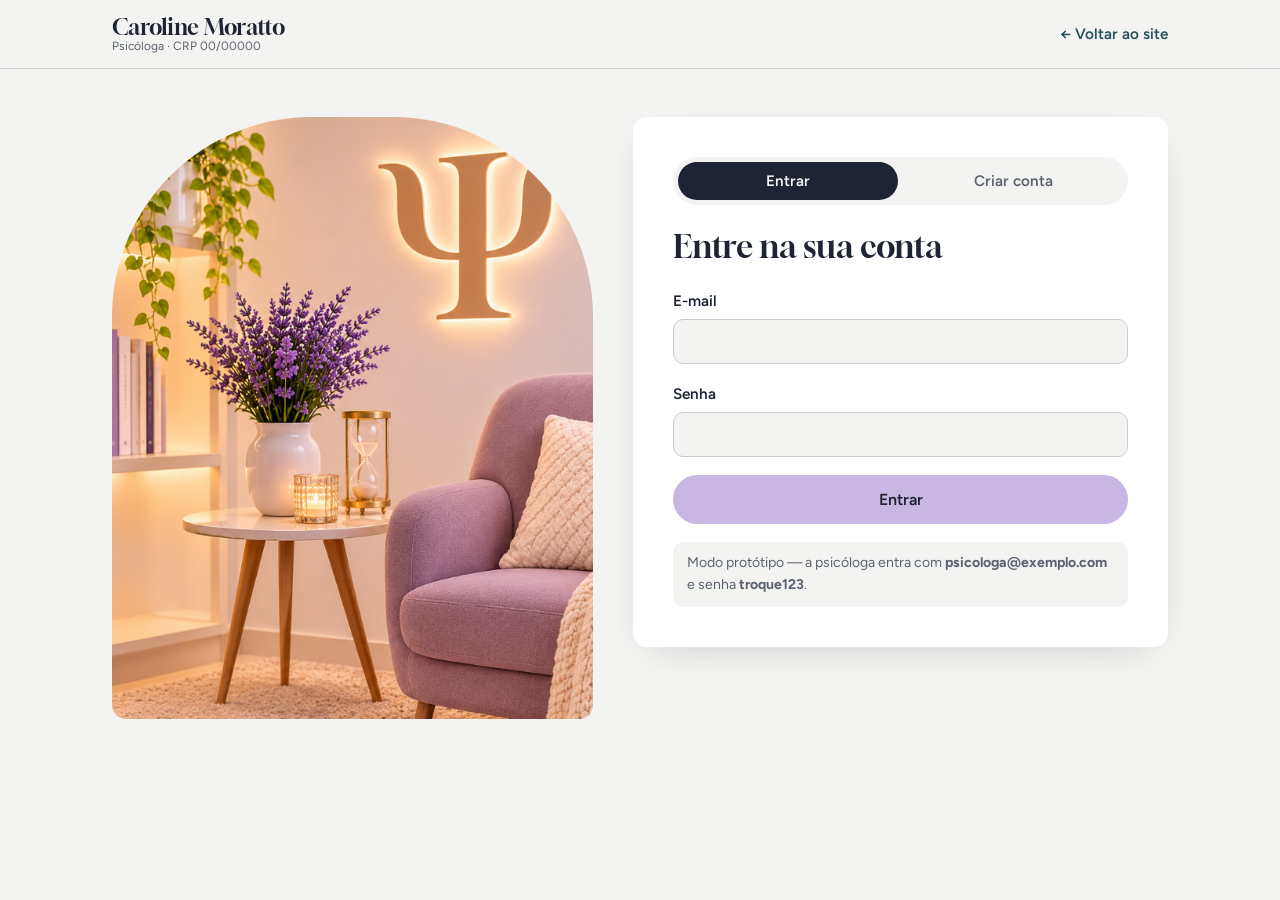
==== commit 85fce7a4: "new alterations" ====
--- a/entrar.html
+++ b/entrar.html
@@ -23,7 +23,7 @@
 
   <main class="wrap auth">
     <div class="auth__lado">
-      <img src="https://images.unsplash.com/photo-1586023492125-27b2c045efd7?w=700&q=70" alt="" aria-hidden="true">
+      <img src="assets/consultorio.png?v=1" alt="" aria-hidden="true">
     </div>
 
     <div class="auth__caixa">
--- a/assets/styles.css
+++ b/assets/styles.css
@@ -6,6 +6,11 @@
   --petroleo: #24505A;   /* apoio */
   --ocre: #D9A21B;       /* destaque (a poltrona) */
   --ocre-esc: #B9860C;
+  --lilas: #C8B6E3;
+  --lilas-esc: #9B7BC3;
+  --lilas-texto: #75589B;
+  --lilas-claro: #EEE8F6;
+  --lilas-hover: #DDD1ED;
   --cinza: #5C6370;
   --linha: #C9CFCC;
   --branco: #FFFFFF;
@@ -35,7 +40,7 @@
 h2 { font-size: clamp(2rem, 4vw, 2.8rem); }
 h3 { font-size: 1.35rem; }
 p { margin: 0 0 1em; }
-:focus-visible { outline: 3px solid var(--ocre); outline-offset: 3px; border-radius: 4px; }
+:focus-visible { outline: 3px solid var(--lilas-esc); outline-offset: 3px; border-radius: 4px; }
 .sr { position: absolute; width: 1px; height: 1px; overflow: hidden; clip: rect(0 0 0 0); }
 
 .wrap { width: 100%; max-width: var(--wrap); margin: 0 auto; padding: 0 16px; }
@@ -55,8 +60,8 @@
 }
 .btn:active { transform: translateY(1px); }
 .btn:disabled { opacity: .4; cursor: not-allowed; }
-.btn--ocre { background: var(--ocre); color: var(--tinta); }
-.btn--ocre:hover:not(:disabled) { background: var(--ocre-esc); }
+.btn--ocre { background: var(--lilas); color: var(--tinta); }
+.btn--ocre:hover:not(:disabled) { background: var(--lilas-esc); }
 .btn--tinta { background: var(--tinta); color: var(--papel); }
 .btn--linha { border-color: var(--tinta); background: transparent; color: var(--tinta); }
 .btn--linha:hover { background: var(--tinta); color: var(--papel); }
@@ -75,6 +80,10 @@
 .marca__crp { font-size: .75rem; color: var(--cinza); }
 .nav { display: flex; align-items: center; gap: 1.6rem; }
 .nav a:not(.btn) { text-decoration: none; font-size: .95rem; }
+.nav a[href="#sobre"],
+.nav a[href="#atendimentos"],
+.nav a[href="#como-funciona"],
+.nav a[href="#duvidas"] { font-size: 1rem; font-weight: 700; }
 .nav a:not(.btn):hover { color: var(--petroleo); text-decoration: underline; text-underline-offset: 4px; }
 .menu-btn { display: none; }
 
@@ -122,7 +131,7 @@
   background: var(--papel); font: 500 .95rem var(--f-texto); color: var(--tinta); cursor: pointer;
   transition: border-color .2s, background .2s;
 }
-.proximos__lista button:hover { border-color: var(--ocre); background: #FBF4E2; }
+.proximos__lista button:hover { border-color: var(--lilas-esc); background: var(--lilas-claro); }
 .proximos__lista button strong { font-weight: 700; }
 .proximos__vazio { color: var(--cinza); font-size: .95rem; }
 .proximos__mais { font-size: .9rem; font-weight: 600; color: var(--petroleo); text-decoration: none; }
@@ -131,7 +140,7 @@
 .secao { padding: 88px 0; }
 .secao--nevoa { background: var(--nevoa); }
 .secao--tinta { background: var(--tinta); color: var(--papel); }
-.secao--tinta .sobretitulo { color: var(--ocre); }
+.secao--tinta .sobretitulo { color: var(--lilas); }
 
 .sobre { display: grid; gap: 48px; align-items: center; }
 @media (min-width: 860px) { .sobre { grid-template-columns: .85fr 1fr; } }
@@ -149,7 +158,7 @@
   display: flex; flex-direction: column;
 }
 .card p { color: rgba(243, 244, 241, .78); }
-.card__preco { margin-top: auto; margin-bottom: 0; font-family: var(--f-display); font-size: 1.8rem; color: var(--ocre) !important; }
+.card__preco { margin-top: auto; margin-bottom: 0; font-family: var(--f-display); font-size: 1.8rem; color: var(--lilas) !important; }
 .card__preco span { font-family: var(--f-texto); font-size: .85rem; color: rgba(243, 244, 241, .6); }
 .temas { list-style: none; padding: 0; margin: 36px 0 0; display: flex; flex-wrap: wrap; gap: 10px; }
 .temas li { padding: 6px 16px; border-radius: 999px; background: rgba(243, 244, 241, .08); font-size: .92rem; }
@@ -159,7 +168,7 @@
 .passos li { counter-increment: passo; border-top: 2px solid var(--tinta); padding-top: 18px; }
 .passos li::before {
   content: counter(passo); display: block; font-family: var(--f-display);
-  font-size: 2.4rem; color: var(--ocre-esc); line-height: 1; margin-bottom: 10px;
+  font-size: 2.4rem; color: var(--lilas-texto); line-height: 1; margin-bottom: 10px;
 }
 .passos p { color: var(--cinza); }
 
@@ -177,7 +186,7 @@
   cursor: pointer; font-weight: 500; transition: all .2s;
 }
 .pilula input:checked + span { background: var(--tinta); color: var(--papel); border-color: var(--tinta); }
-.pilula input:focus-visible + span { outline: 3px solid var(--ocre); outline-offset: 2px; }
+.pilula input:focus-visible + span { outline: 3px solid var(--lilas-esc); outline-offset: 2px; }
 
 .agenda__login { text-align: center; padding: 28px 0 12px; max-width: 34em; margin: 0 auto; }
 .agenda__login h3 { font-size: 1.8rem; }
@@ -203,9 +212,9 @@
   aspect-ratio: 1; border-radius: 50%; border: 0; background: none;
   font: 500 .95rem var(--f-texto); color: var(--linha); cursor: default;
 }
-.dia--livre { color: var(--tinta); background: #FBF4E2; cursor: pointer; }
-.dia--livre:hover { background: #F4E2B4; }
-.dia--sel { background: var(--ocre) !important; color: var(--tinta); font-weight: 700; }
+.dia--livre { color: var(--tinta); background: var(--lilas-claro); cursor: pointer; }
+.dia--livre:hover { background: var(--lilas-hover); }
+.dia--sel { background: var(--lilas) !important; color: var(--tinta); font-weight: 700; }
 .dia--hoje { box-shadow: inset 0 0 0 1.5px var(--petroleo); }
 
 .horarios h3 { text-transform: capitalize; }
@@ -214,7 +223,7 @@
   padding: 10px 0; border-radius: 10px; border: 1.5px solid var(--linha); background: none;
   font: 600 1rem var(--f-texto); color: var(--tinta); cursor: pointer; transition: all .15s;
 }
-.hora:hover { border-color: var(--ocre); }
+.hora:hover { border-color: var(--lilas-esc); }
 .hora--sel { background: var(--tinta); color: var(--papel); border-color: var(--tinta); }
 .vazio { color: var(--cinza); grid-column: 1 / -1; }
 
@@ -345,7 +354,7 @@
   padding: 12px 16px; border: 0; background: none; cursor: pointer; white-space: nowrap;
   font: 600 1rem var(--f-texto); color: var(--cinza); border-bottom: 3px solid transparent; margin-bottom: -1.5px;
 }
-.secoes button[aria-selected="true"] { color: var(--tinta); border-bottom-color: var(--ocre); }
+.secoes button[aria-selected="true"] { color: var(--tinta); border-bottom-color: var(--lilas-esc); }
 .secao-intro { color: var(--cinza); max-width: 46em; margin: 20px 0 24px; }
 .aviso-painel { margin: 16px 0 0; padding: 12px 16px; border-radius: 10px; font-weight: 500; }
 .aviso-painel a { font-weight: 700; color: inherit; }
@@ -456,7 +465,7 @@
   background: var(--branco); cursor: pointer; font: 400 .95rem var(--f-texto); color: var(--tinta);
 }
 .cli-lista button small { display: block; color: var(--cinza); }
-.cli-lista button[aria-selected="true"] { border-color: var(--tinta); background: var(--papel); box-shadow: inset 4px 0 0 var(--ocre); }
+.cli-lista button[aria-selected="true"] { border-color: var(--tinta); background: var(--papel); box-shadow: inset 4px 0 0 var(--lilas-esc); }
 .cli-lista .vazio { font-size: .95rem; }
 .nova-horas { grid-template-columns: repeat(auto-fill, minmax(78px, 1fr)); }
 .hora:disabled { opacity: .35; text-decoration: line-through; cursor: not-allowed; }
@@ -522,7 +531,7 @@
 .faq details { border-bottom: 1px solid var(--linha); padding: 18px 0; }
 .faq summary { cursor: pointer; font-weight: 600; font-size: 1.05rem; list-style: none; display: flex; justify-content: space-between; gap: 16px; }
 .faq summary::-webkit-details-marker { display: none; }
-.faq summary::after { content: "+"; font-family: var(--f-display); font-size: 1.5rem; line-height: 1; color: var(--ocre-esc); }
+.faq summary::after { content: "+"; font-family: var(--f-display); font-size: 1.5rem; line-height: 1; color: var(--lilas-texto); }
 .faq details[open] summary::after { content: "–"; }
 .faq details p { margin: 12px 0 0; color: var(--cinza); }
 
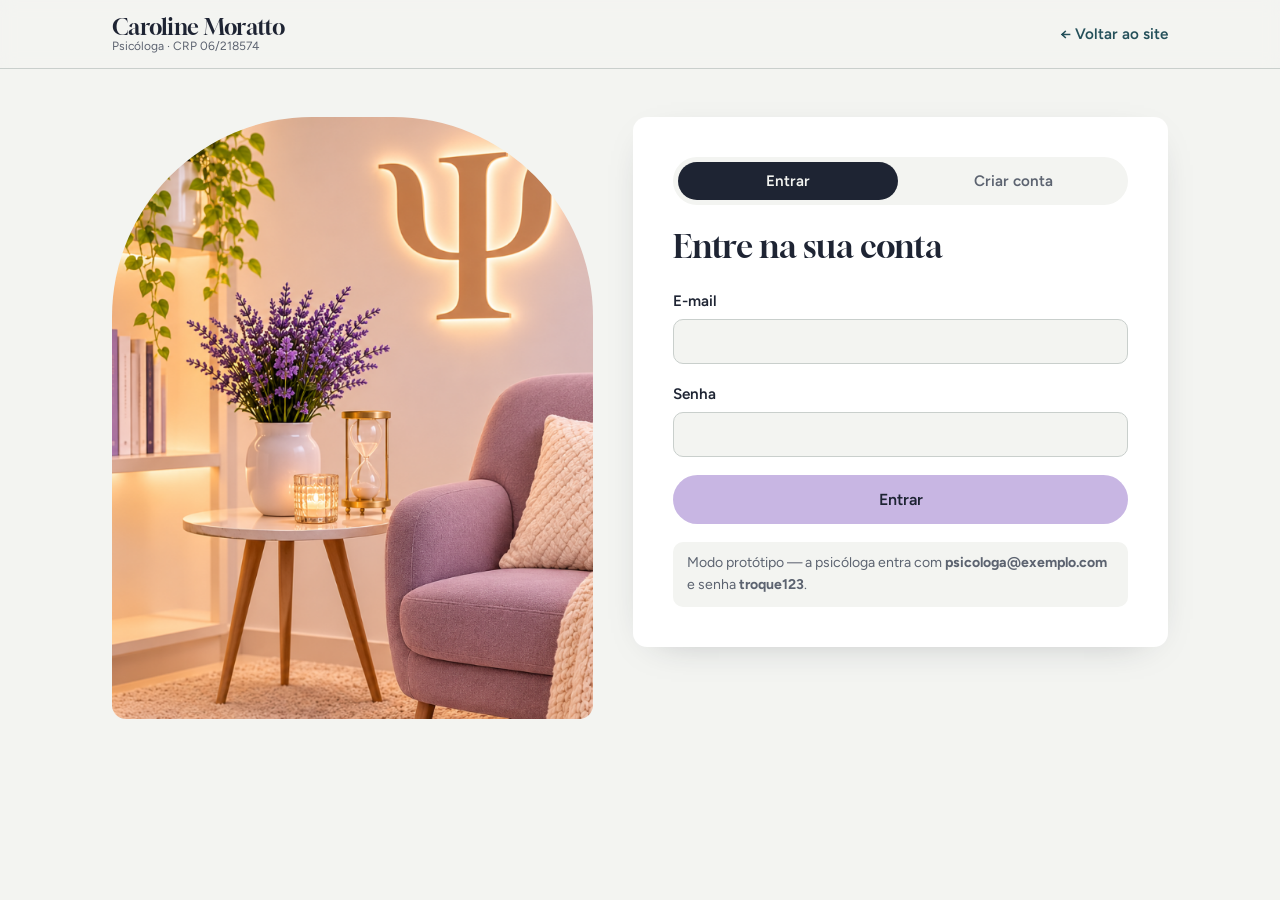
==== commit b36af0b7: "tub" ====
--- a/entrar.html
+++ b/entrar.html
@@ -15,7 +15,7 @@
     <div class="wrap topo__in">
       <a href="index.html" class="marca">
         <span class="marca__nome">Caroline Moratto</span>
-        <span class="marca__crp">Psicóloga · CRP 00/00000</span>
+        <span class="marca__crp">Psicóloga · CRP 06/218574</span>
       </a>
       <a href="index.html" class="voltar-site">← Voltar ao site</a>
     </div>
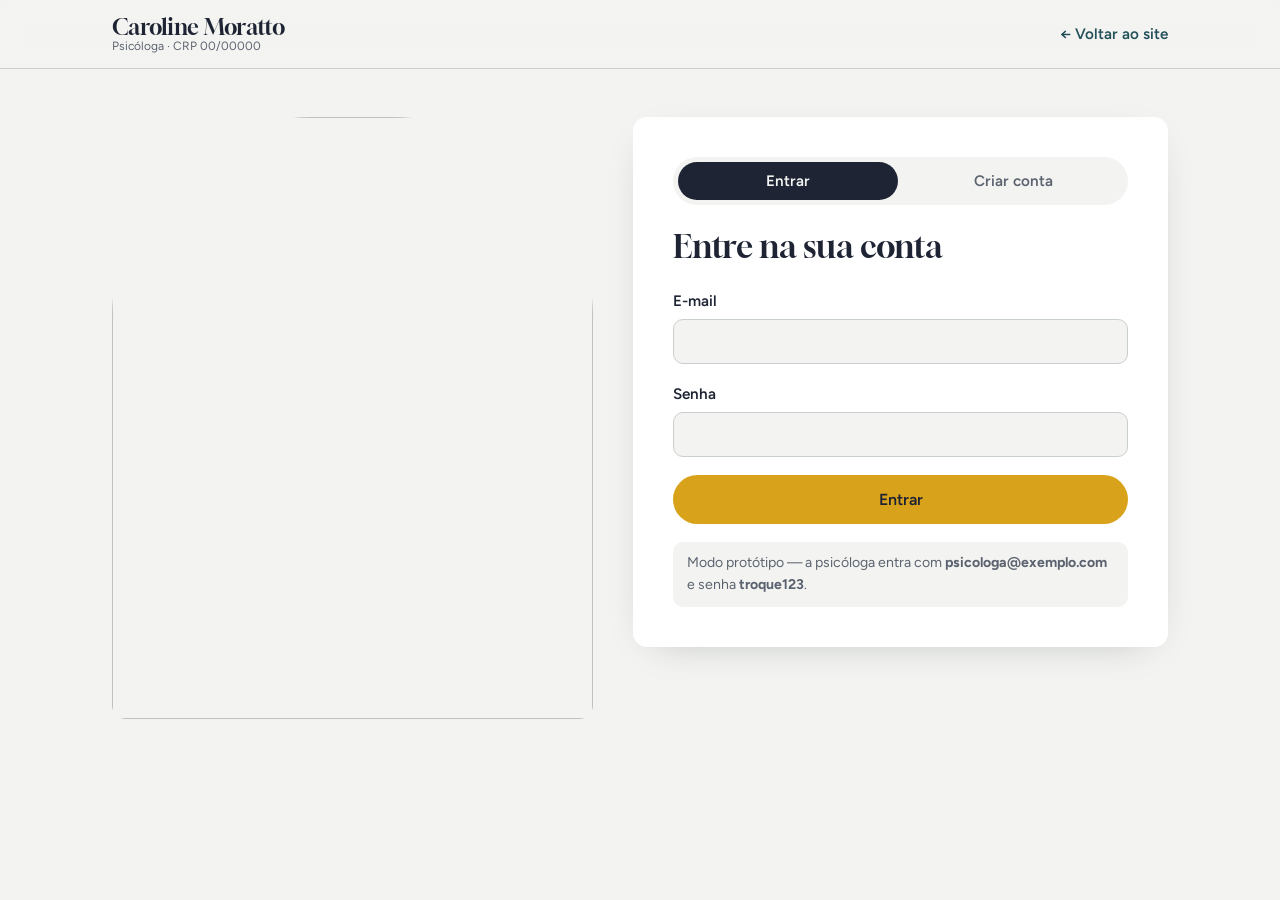
==== commit 4d78c9c2: "Merge pull request #3 from BielLF/nomes Atualiza identidade e imagem da pagina inicial" ====
--- a/entrar.html
+++ b/entrar.html
@@ -15,7 +15,7 @@
     <div class="wrap topo__in">
       <a href="index.html" class="marca">
         <span class="marca__nome">Caroline Moratto</span>
-        <span class="marca__crp">Psicóloga · CRP 06/218574</span>
+        <span class="marca__crp">Psicóloga · CRP 00/00000</span>
       </a>
       <a href="index.html" class="voltar-site">← Voltar ao site</a>
     </div>
@@ -23,7 +23,7 @@
 
   <main class="wrap auth">
     <div class="auth__lado">
-      <img src="assets/consultorio.png?v=1" alt="" aria-hidden="true">
+      <img src="https://images.unsplash.com/photo-1586023492125-27b2c045efd7?w=700&q=70" alt="" aria-hidden="true">
     </div>
 
     <div class="auth__caixa">
--- a/assets/styles.css
+++ b/assets/styles.css
@@ -6,11 +6,6 @@
   --petroleo: #24505A;   /* apoio */
   --ocre: #D9A21B;       /* destaque (a poltrona) */
   --ocre-esc: #B9860C;
-  --lilas: #C8B6E3;
-  --lilas-esc: #9B7BC3;
-  --lilas-texto: #75589B;
-  --lilas-claro: #EEE8F6;
-  --lilas-hover: #DDD1ED;
   --cinza: #5C6370;
   --linha: #C9CFCC;
   --branco: #FFFFFF;
@@ -40,7 +35,7 @@
 h2 { font-size: clamp(2rem, 4vw, 2.8rem); }
 h3 { font-size: 1.35rem; }
 p { margin: 0 0 1em; }
-:focus-visible { outline: 3px solid var(--lilas-esc); outline-offset: 3px; border-radius: 4px; }
+:focus-visible { outline: 3px solid var(--ocre); outline-offset: 3px; border-radius: 4px; }
 .sr { position: absolute; width: 1px; height: 1px; overflow: hidden; clip: rect(0 0 0 0); }
 
 .wrap { width: 100%; max-width: var(--wrap); margin: 0 auto; padding: 0 16px; }
@@ -60,8 +55,8 @@
 }
 .btn:active { transform: translateY(1px); }
 .btn:disabled { opacity: .4; cursor: not-allowed; }
-.btn--ocre { background: var(--lilas); color: var(--tinta); }
-.btn--ocre:hover:not(:disabled) { background: var(--lilas-esc); }
+.btn--ocre { background: var(--ocre); color: var(--tinta); }
+.btn--ocre:hover:not(:disabled) { background: var(--ocre-esc); }
 .btn--tinta { background: var(--tinta); color: var(--papel); }
 .btn--linha { border-color: var(--tinta); background: transparent; color: var(--tinta); }
 .btn--linha:hover { background: var(--tinta); color: var(--papel); }
@@ -80,10 +75,6 @@
 .marca__crp { font-size: .75rem; color: var(--cinza); }
 .nav { display: flex; align-items: center; gap: 1.6rem; }
 .nav a:not(.btn) { text-decoration: none; font-size: .95rem; }
-.nav a[href="#sobre"],
-.nav a[href="#atendimentos"],
-.nav a[href="#como-funciona"],
-.nav a[href="#duvidas"] { font-size: 1rem; font-weight: 700; }
 .nav a:not(.btn):hover { color: var(--petroleo); text-decoration: underline; text-underline-offset: 4px; }
 .menu-btn { display: none; }
 
@@ -131,7 +122,7 @@
   background: var(--papel); font: 500 .95rem var(--f-texto); color: var(--tinta); cursor: pointer;
   transition: border-color .2s, background .2s;
 }
-.proximos__lista button:hover { border-color: var(--lilas-esc); background: var(--lilas-claro); }
+.proximos__lista button:hover { border-color: var(--ocre); background: #FBF4E2; }
 .proximos__lista button strong { font-weight: 700; }
 .proximos__vazio { color: var(--cinza); font-size: .95rem; }
 .proximos__mais { font-size: .9rem; font-weight: 600; color: var(--petroleo); text-decoration: none; }
@@ -140,7 +131,7 @@
 .secao { padding: 88px 0; }
 .secao--nevoa { background: var(--nevoa); }
 .secao--tinta { background: var(--tinta); color: var(--papel); }
-.secao--tinta .sobretitulo { color: var(--lilas); }
+.secao--tinta .sobretitulo { color: var(--ocre); }
 
 .sobre { display: grid; gap: 48px; align-items: center; }
 @media (min-width: 860px) { .sobre { grid-template-columns: .85fr 1fr; } }
@@ -158,7 +149,7 @@
   display: flex; flex-direction: column;
 }
 .card p { color: rgba(243, 244, 241, .78); }
-.card__preco { margin-top: auto; margin-bottom: 0; font-family: var(--f-display); font-size: 1.8rem; color: var(--lilas) !important; }
+.card__preco { margin-top: auto; margin-bottom: 0; font-family: var(--f-display); font-size: 1.8rem; color: var(--ocre) !important; }
 .card__preco span { font-family: var(--f-texto); font-size: .85rem; color: rgba(243, 244, 241, .6); }
 .temas { list-style: none; padding: 0; margin: 36px 0 0; display: flex; flex-wrap: wrap; gap: 10px; }
 .temas li { padding: 6px 16px; border-radius: 999px; background: rgba(243, 244, 241, .08); font-size: .92rem; }
@@ -168,7 +159,7 @@
 .passos li { counter-increment: passo; border-top: 2px solid var(--tinta); padding-top: 18px; }
 .passos li::before {
   content: counter(passo); display: block; font-family: var(--f-display);
-  font-size: 2.4rem; color: var(--lilas-texto); line-height: 1; margin-bottom: 10px;
+  font-size: 2.4rem; color: var(--ocre-esc); line-height: 1; margin-bottom: 10px;
 }
 .passos p { color: var(--cinza); }
 
@@ -186,7 +177,7 @@
   cursor: pointer; font-weight: 500; transition: all .2s;
 }
 .pilula input:checked + span { background: var(--tinta); color: var(--papel); border-color: var(--tinta); }
-.pilula input:focus-visible + span { outline: 3px solid var(--lilas-esc); outline-offset: 2px; }
+.pilula input:focus-visible + span { outline: 3px solid var(--ocre); outline-offset: 2px; }
 
 .agenda__login { text-align: center; padding: 28px 0 12px; max-width: 34em; margin: 0 auto; }
 .agenda__login h3 { font-size: 1.8rem; }
@@ -212,9 +203,9 @@
   aspect-ratio: 1; border-radius: 50%; border: 0; background: none;
   font: 500 .95rem var(--f-texto); color: var(--linha); cursor: default;
 }
-.dia--livre { color: var(--tinta); background: var(--lilas-claro); cursor: pointer; }
-.dia--livre:hover { background: var(--lilas-hover); }
-.dia--sel { background: var(--lilas) !important; color: var(--tinta); font-weight: 700; }
+.dia--livre { color: var(--tinta); background: #FBF4E2; cursor: pointer; }
+.dia--livre:hover { background: #F4E2B4; }
+.dia--sel { background: var(--ocre) !important; color: var(--tinta); font-weight: 700; }
 .dia--hoje { box-shadow: inset 0 0 0 1.5px var(--petroleo); }
 
 .horarios h3 { text-transform: capitalize; }
@@ -223,7 +214,7 @@
   padding: 10px 0; border-radius: 10px; border: 1.5px solid var(--linha); background: none;
   font: 600 1rem var(--f-texto); color: var(--tinta); cursor: pointer; transition: all .15s;
 }
-.hora:hover { border-color: var(--lilas-esc); }
+.hora:hover { border-color: var(--ocre); }
 .hora--sel { background: var(--tinta); color: var(--papel); border-color: var(--tinta); }
 .vazio { color: var(--cinza); grid-column: 1 / -1; }
 
@@ -354,7 +345,7 @@
   padding: 12px 16px; border: 0; background: none; cursor: pointer; white-space: nowrap;
   font: 600 1rem var(--f-texto); color: var(--cinza); border-bottom: 3px solid transparent; margin-bottom: -1.5px;
 }
-.secoes button[aria-selected="true"] { color: var(--tinta); border-bottom-color: var(--lilas-esc); }
+.secoes button[aria-selected="true"] { color: var(--tinta); border-bottom-color: var(--ocre); }
 .secao-intro { color: var(--cinza); max-width: 46em; margin: 20px 0 24px; }
 .aviso-painel { margin: 16px 0 0; padding: 12px 16px; border-radius: 10px; font-weight: 500; }
 .aviso-painel a { font-weight: 700; color: inherit; }
@@ -465,7 +456,7 @@
   background: var(--branco); cursor: pointer; font: 400 .95rem var(--f-texto); color: var(--tinta);
 }
 .cli-lista button small { display: block; color: var(--cinza); }
-.cli-lista button[aria-selected="true"] { border-color: var(--tinta); background: var(--papel); box-shadow: inset 4px 0 0 var(--lilas-esc); }
+.cli-lista button[aria-selected="true"] { border-color: var(--tinta); background: var(--papel); box-shadow: inset 4px 0 0 var(--ocre); }
 .cli-lista .vazio { font-size: .95rem; }
 .nova-horas { grid-template-columns: repeat(auto-fill, minmax(78px, 1fr)); }
 .hora:disabled { opacity: .35; text-decoration: line-through; cursor: not-allowed; }
@@ -531,7 +522,7 @@
 .faq details { border-bottom: 1px solid var(--linha); padding: 18px 0; }
 .faq summary { cursor: pointer; font-weight: 600; font-size: 1.05rem; list-style: none; display: flex; justify-content: space-between; gap: 16px; }
 .faq summary::-webkit-details-marker { display: none; }
-.faq summary::after { content: "+"; font-family: var(--f-display); font-size: 1.5rem; line-height: 1; color: var(--lilas-texto); }
+.faq summary::after { content: "+"; font-family: var(--f-display); font-size: 1.5rem; line-height: 1; color: var(--ocre-esc); }
 .faq details[open] summary::after { content: "–"; }
 .faq details p { margin: 12px 0 0; color: var(--cinza); }
 
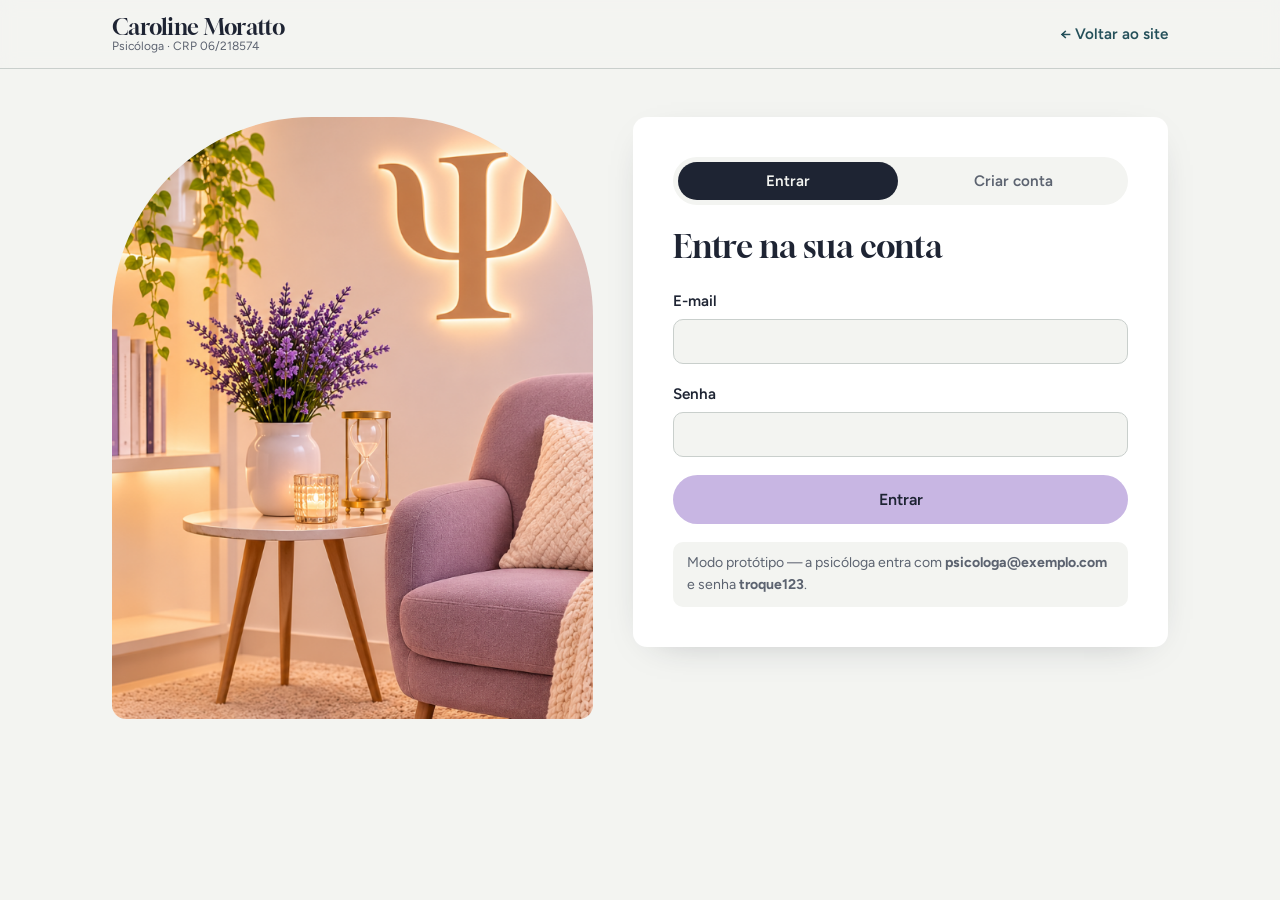
==== commit 80ea047b: "Merge pull request #4 from BielLF/protocolo Protocolo" ====
--- a/entrar.html
+++ b/entrar.html
@@ -15,7 +15,7 @@
     <div class="wrap topo__in">
       <a href="index.html" class="marca">
         <span class="marca__nome">Caroline Moratto</span>
-        <span class="marca__crp">Psicóloga · CRP 00/00000</span>
+        <span class="marca__crp">Psicóloga · CRP 06/218574</span>
       </a>
       <a href="index.html" class="voltar-site">← Voltar ao site</a>
     </div>
@@ -23,7 +23,7 @@
 
   <main class="wrap auth">
     <div class="auth__lado">
-      <img src="https://images.unsplash.com/photo-1586023492125-27b2c045efd7?w=700&q=70" alt="" aria-hidden="true">
+      <img src="assets/consultorio.png?v=1" alt="" aria-hidden="true">
     </div>
 
     <div class="auth__caixa">
--- a/assets/styles.css
+++ b/assets/styles.css
@@ -6,6 +6,11 @@
   --petroleo: #24505A;   /* apoio */
   --ocre: #D9A21B;       /* destaque (a poltrona) */
   --ocre-esc: #B9860C;
+  --lilas: #C8B6E3;
+  --lilas-esc: #9B7BC3;
+  --lilas-texto: #75589B;
+  --lilas-claro: #EEE8F6;
+  --lilas-hover: #DDD1ED;
   --cinza: #5C6370;
   --linha: #C9CFCC;
   --branco: #FFFFFF;
@@ -35,7 +40,7 @@
 h2 { font-size: clamp(2rem, 4vw, 2.8rem); }
 h3 { font-size: 1.35rem; }
 p { margin: 0 0 1em; }
-:focus-visible { outline: 3px solid var(--ocre); outline-offset: 3px; border-radius: 4px; }
+:focus-visible { outline: 3px solid var(--lilas-esc); outline-offset: 3px; border-radius: 4px; }
 .sr { position: absolute; width: 1px; height: 1px; overflow: hidden; clip: rect(0 0 0 0); }
 
 .wrap { width: 100%; max-width: var(--wrap); margin: 0 auto; padding: 0 16px; }
@@ -55,8 +60,8 @@
 }
 .btn:active { transform: translateY(1px); }
 .btn:disabled { opacity: .4; cursor: not-allowed; }
-.btn--ocre { background: var(--ocre); color: var(--tinta); }
-.btn--ocre:hover:not(:disabled) { background: var(--ocre-esc); }
+.btn--ocre { background: var(--lilas); color: var(--tinta); }
+.btn--ocre:hover:not(:disabled) { background: var(--lilas-esc); }
 .btn--tinta { background: var(--tinta); color: var(--papel); }
 .btn--linha { border-color: var(--tinta); background: transparent; color: var(--tinta); }
 .btn--linha:hover { background: var(--tinta); color: var(--papel); }
@@ -75,6 +80,10 @@
 .marca__crp { font-size: .75rem; color: var(--cinza); }
 .nav { display: flex; align-items: center; gap: 1.6rem; }
 .nav a:not(.btn) { text-decoration: none; font-size: .95rem; }
+.nav a[href="#sobre"],
+.nav a[href="#atendimentos"],
+.nav a[href="#como-funciona"],
+.nav a[href="#duvidas"] { font-size: 1rem; font-weight: 700; }
 .nav a:not(.btn):hover { color: var(--petroleo); text-decoration: underline; text-underline-offset: 4px; }
 .menu-btn { display: none; }
 
@@ -122,7 +131,7 @@
   background: var(--papel); font: 500 .95rem var(--f-texto); color: var(--tinta); cursor: pointer;
   transition: border-color .2s, background .2s;
 }
-.proximos__lista button:hover { border-color: var(--ocre); background: #FBF4E2; }
+.proximos__lista button:hover { border-color: var(--lilas-esc); background: var(--lilas-claro); }
 .proximos__lista button strong { font-weight: 700; }
 .proximos__vazio { color: var(--cinza); font-size: .95rem; }
 .proximos__mais { font-size: .9rem; font-weight: 600; color: var(--petroleo); text-decoration: none; }
@@ -131,7 +140,7 @@
 .secao { padding: 88px 0; }
 .secao--nevoa { background: var(--nevoa); }
 .secao--tinta { background: var(--tinta); color: var(--papel); }
-.secao--tinta .sobretitulo { color: var(--ocre); }
+.secao--tinta .sobretitulo { color: var(--lilas); }
 
 .sobre { display: grid; gap: 48px; align-items: center; }
 @media (min-width: 860px) { .sobre { grid-template-columns: .85fr 1fr; } }
@@ -149,7 +158,7 @@
   display: flex; flex-direction: column;
 }
 .card p { color: rgba(243, 244, 241, .78); }
-.card__preco { margin-top: auto; margin-bottom: 0; font-family: var(--f-display); font-size: 1.8rem; color: var(--ocre) !important; }
+.card__preco { margin-top: auto; margin-bottom: 0; font-family: var(--f-display); font-size: 1.8rem; color: var(--lilas) !important; }
 .card__preco span { font-family: var(--f-texto); font-size: .85rem; color: rgba(243, 244, 241, .6); }
 .temas { list-style: none; padding: 0; margin: 36px 0 0; display: flex; flex-wrap: wrap; gap: 10px; }
 .temas li { padding: 6px 16px; border-radius: 999px; background: rgba(243, 244, 241, .08); font-size: .92rem; }
@@ -159,7 +168,7 @@
 .passos li { counter-increment: passo; border-top: 2px solid var(--tinta); padding-top: 18px; }
 .passos li::before {
   content: counter(passo); display: block; font-family: var(--f-display);
-  font-size: 2.4rem; color: var(--ocre-esc); line-height: 1; margin-bottom: 10px;
+  font-size: 2.4rem; color: var(--lilas-texto); line-height: 1; margin-bottom: 10px;
 }
 .passos p { color: var(--cinza); }
 
@@ -177,7 +186,7 @@
   cursor: pointer; font-weight: 500; transition: all .2s;
 }
 .pilula input:checked + span { background: var(--tinta); color: var(--papel); border-color: var(--tinta); }
-.pilula input:focus-visible + span { outline: 3px solid var(--ocre); outline-offset: 2px; }
+.pilula input:focus-visible + span { outline: 3px solid var(--lilas-esc); outline-offset: 2px; }
 
 .agenda__login { text-align: center; padding: 28px 0 12px; max-width: 34em; margin: 0 auto; }
 .agenda__login h3 { font-size: 1.8rem; }
@@ -203,9 +212,9 @@
   aspect-ratio: 1; border-radius: 50%; border: 0; background: none;
   font: 500 .95rem var(--f-texto); color: var(--linha); cursor: default;
 }
-.dia--livre { color: var(--tinta); background: #FBF4E2; cursor: pointer; }
-.dia--livre:hover { background: #F4E2B4; }
-.dia--sel { background: var(--ocre) !important; color: var(--tinta); font-weight: 700; }
+.dia--livre { color: var(--tinta); background: var(--lilas-claro); cursor: pointer; }
+.dia--livre:hover { background: var(--lilas-hover); }
+.dia--sel { background: var(--lilas) !important; color: var(--tinta); font-weight: 700; }
 .dia--hoje { box-shadow: inset 0 0 0 1.5px var(--petroleo); }
 
 .horarios h3 { text-transform: capitalize; }
@@ -214,7 +223,7 @@
   padding: 10px 0; border-radius: 10px; border: 1.5px solid var(--linha); background: none;
   font: 600 1rem var(--f-texto); color: var(--tinta); cursor: pointer; transition: all .15s;
 }
-.hora:hover { border-color: var(--ocre); }
+.hora:hover { border-color: var(--lilas-esc); }
 .hora--sel { background: var(--tinta); color: var(--papel); border-color: var(--tinta); }
 .vazio { color: var(--cinza); grid-column: 1 / -1; }
 
@@ -345,7 +354,7 @@
   padding: 12px 16px; border: 0; background: none; cursor: pointer; white-space: nowrap;
   font: 600 1rem var(--f-texto); color: var(--cinza); border-bottom: 3px solid transparent; margin-bottom: -1.5px;
 }
-.secoes button[aria-selected="true"] { color: var(--tinta); border-bottom-color: var(--ocre); }
+.secoes button[aria-selected="true"] { color: var(--tinta); border-bottom-color: var(--lilas-esc); }
 .secao-intro { color: var(--cinza); max-width: 46em; margin: 20px 0 24px; }
 .aviso-painel { margin: 16px 0 0; padding: 12px 16px; border-radius: 10px; font-weight: 500; }
 .aviso-painel a { font-weight: 700; color: inherit; }
@@ -456,7 +465,7 @@
   background: var(--branco); cursor: pointer; font: 400 .95rem var(--f-texto); color: var(--tinta);
 }
 .cli-lista button small { display: block; color: var(--cinza); }
-.cli-lista button[aria-selected="true"] { border-color: var(--tinta); background: var(--papel); box-shadow: inset 4px 0 0 var(--ocre); }
+.cli-lista button[aria-selected="true"] { border-color: var(--tinta); background: var(--papel); box-shadow: inset 4px 0 0 var(--lilas-esc); }
 .cli-lista .vazio { font-size: .95rem; }
 .nova-horas { grid-template-columns: repeat(auto-fill, minmax(78px, 1fr)); }
 .hora:disabled { opacity: .35; text-decoration: line-through; cursor: not-allowed; }
@@ -522,7 +531,7 @@
 .faq details { border-bottom: 1px solid var(--linha); padding: 18px 0; }
 .faq summary { cursor: pointer; font-weight: 600; font-size: 1.05rem; list-style: none; display: flex; justify-content: space-between; gap: 16px; }
 .faq summary::-webkit-details-marker { display: none; }
-.faq summary::after { content: "+"; font-family: var(--f-display); font-size: 1.5rem; line-height: 1; color: var(--ocre-esc); }
+.faq summary::after { content: "+"; font-family: var(--f-display); font-size: 1.5rem; line-height: 1; color: var(--lilas-texto); }
 .faq details[open] summary::after { content: "–"; }
 .faq details p { margin: 12px 0 0; color: var(--cinza); }
 
